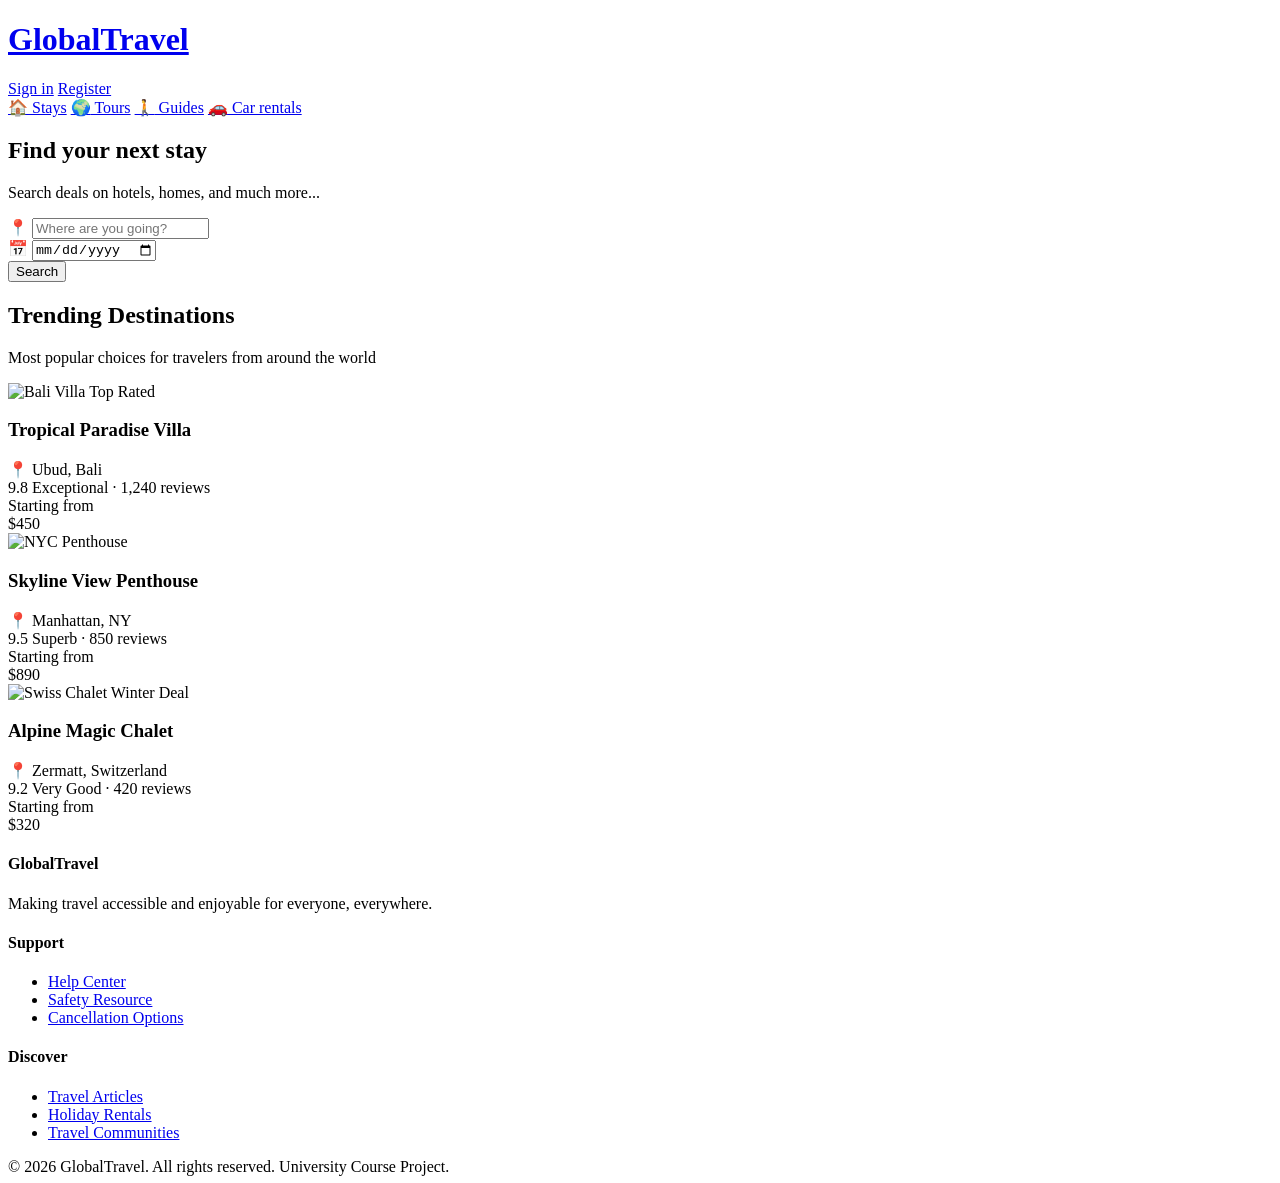
==== index.html @ 6930b561 "Add files via upload" ====
<!DOCTYPE html>
<html lang="en">
<head>
    <meta charset="UTF-8">
    <meta name="viewport" content="width=device-width, initial-scale=1.0">
    <title>GlobalTravel | Book Your Next Adventure</title>
    <link rel="stylesheet" href="css/style.css">
</head>
<body>
    <!-- Header -->
    <header>
        <div class="logo">
            <a href="index.html"><h1>GlobalTravel</h1></a>
        </div>
        <div class="auth-buttons" id="auth-section">
            <a href="login.html" class="btn btn-login">Sign in</a>
            <a href="#" class="btn btn-register">Register</a>
        </div>
    </header>

    <!-- Tab Navigation -->
    <nav class="tab-nav">
        <a href="index.html" class="tab-item"><span>🏠</span> Stays</a>
        <a href="tours.html" class="tab-item"><span>🌍</span> Tours</a>
        <a href="guides.html" class="tab-item"><span>🚶</span> Guides</a>
        <a href="rentals.html" class="tab-item"><span>🚗</span> Car rentals</a>
    </nav>

    <!-- Hero Section -->
    <section class="hero">
        <h2>Find your next stay</h2>
        <p>Search deals on hotels, homes, and much more...</p>
    </section>

    <!-- Search Box -->
    <div class="search-box">
        <div class="search-input-group">
            <span>📍</span>
            <input type="text" id="main-search" placeholder="Where are you going?">
        </div>
        <div class="search-input-group">
            <span>📅</span>
            <input type="date" placeholder="Check-in — Check-out">
        </div>
        <button class="search-btn" onclick="runSearch()">Search</button>
    </div>

    <!-- Main Content -->
    <main>
        <div class="section-header">
            <h2>Trending Destinations</h2>
            <p>Most popular choices for travelers from around the world</p>
        </div>

        <div class="card-grid">
            <!-- Property 1: Bali -->
            <div class="property-card" onclick="processBooking('Luxury Villa in Bali', '$450')">
                <div class="card-image">
                    <img src="https://images.unsplash.com/photo-1537996194471-e657df975ab4?auto=format&fit=crop&w=500&q=60" alt="Bali Villa">
                    <span class="badge">Top Rated</span>
                </div>
                <div class="card-body">
                    <h3>Tropical Paradise Villa</h3>
                    <div class="location">📍 Ubud, Bali</div>
                    <div class="rating">
                        <span class="score">9.8</span>
                        <span class="price-label">Exceptional · 1,240 reviews</span>
                    </div>
                    <div class="price-box">
                        <div class="price-label">Starting from</div>
                        <div class="price-value">$450</div>
                    </div>
                </div>
            </div>

            <!-- Property 2: New York -->
            <div class="property-card" onclick="processBooking('Penthouse in New York', '$890')">
                <div class="card-image">
                    <img src="https://images.unsplash.com/photo-1496417263034-38ec4f0b665a?auto=format&fit=crop&w=500&q=60" alt="NYC Penthouse">
                </div>
                <div class="card-body">
                    <h3>Skyline View Penthouse</h3>
                    <div class="location">📍 Manhattan, NY</div>
                    <div class="rating">
                        <span class="score">9.5</span>
                        <span class="price-label">Superb · 850 reviews</span>
                    </div>
                    <div class="price-box">
                        <div class="price-label">Starting from</div>
                        <div class="price-value">$890</div>
                    </div>
                </div>
            </div>

            <!-- Property 3: Swiss Alps -->
            <div class="property-card" onclick="processBooking('Chalet in Swiss Alps', '$320')">
                <div class="card-image">
                    <img src="https://images.unsplash.com/photo-1502784444187-359ac186c5bb?auto=format&fit=crop&w=500&q=60" alt="Swiss Chalet">
                    <span class="badge">Winter Deal</span>
                </div>
                <div class="card-body">
                    <h3>Alpine Magic Chalet</h3>
                    <div class="location">📍 Zermatt, Switzerland</div>
                    <div class="rating">
                        <span class="score">9.2</span>
                        <span class="price-label">Very Good · 420 reviews</span>
                    </div>
                    <div class="price-box">
                        <div class="price-label">Starting from</div>
                        <div class="price-value">$320</div>
                    </div>
                </div>
            </div>
        </div>
    </main>

    <!-- Footer -->
    <footer>
        <div class="footer-content">
            <div class="footer-col">
                <h4>GlobalTravel</h4>
                <p>Making travel accessible and enjoyable for everyone, everywhere.</p>
            </div>
            <div class="footer-col">
                <h4>Support</h4>
                <ul>
                    <li><a href="#">Help Center</a></li>
                    <li><a href="#">Safety Resource</a></li>
                    <li><a href="#">Cancellation Options</a></li>
                </ul>
            </div>
            <div class="footer-col">
                <h4>Discover</h4>
                <ul>
                    <li><a href="#">Travel Articles</a></li>
                    <li><a href="#">Holiday Rentals</a></li>
                    <li><a href="#">Travel Communities</a></li>
                </ul>
            </div>
        </div>
        <div class="footer-bottom">
            &copy; 2026 GlobalTravel. All rights reserved. University Course Project.
        </div>
    </footer>

    <script src="js/script.js"></script>
</body>
</html>
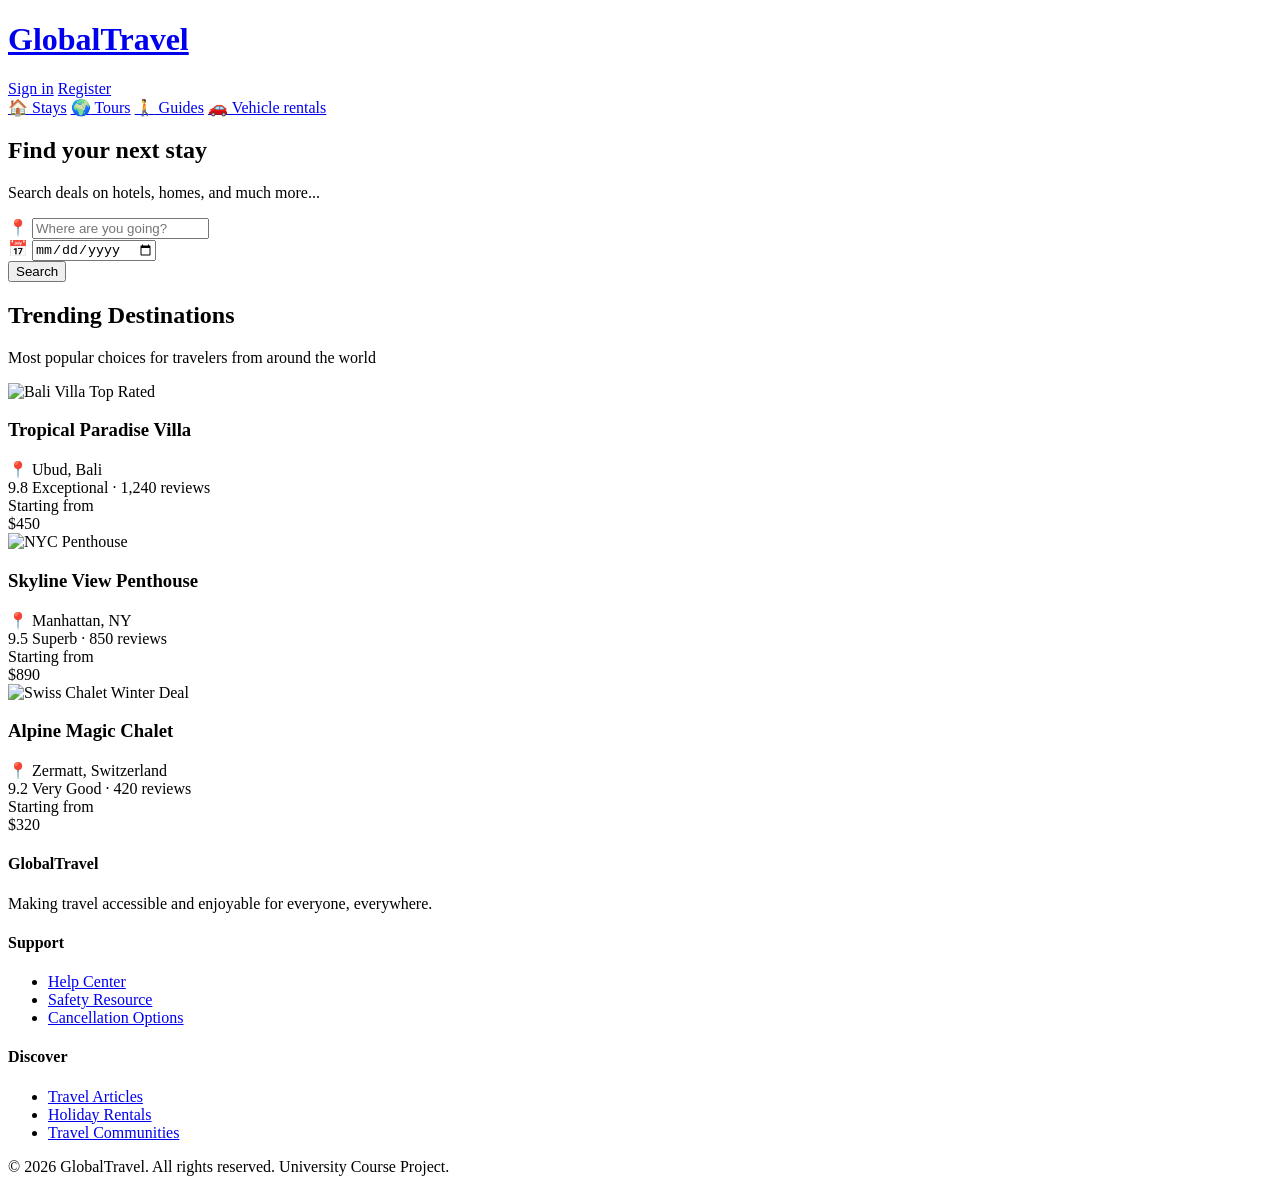
==== commit a8366b4f: "Update index.html" ====
--- a/index.html
+++ b/index.html
@@ -23,7 +23,7 @@
         <a href="index.html" class="tab-item"><span>🏠</span> Stays</a>
         <a href="tours.html" class="tab-item"><span>🌍</span> Tours</a>
         <a href="guides.html" class="tab-item"><span>🚶</span> Guides</a>
-        <a href="rentals.html" class="tab-item"><span>🚗</span> Car rentals</a>
+        <a href="rentals.html" class="tab-item"><span>🚗</span> Vehicle rentals</a>
     </nav>
 
     <!-- Hero Section -->
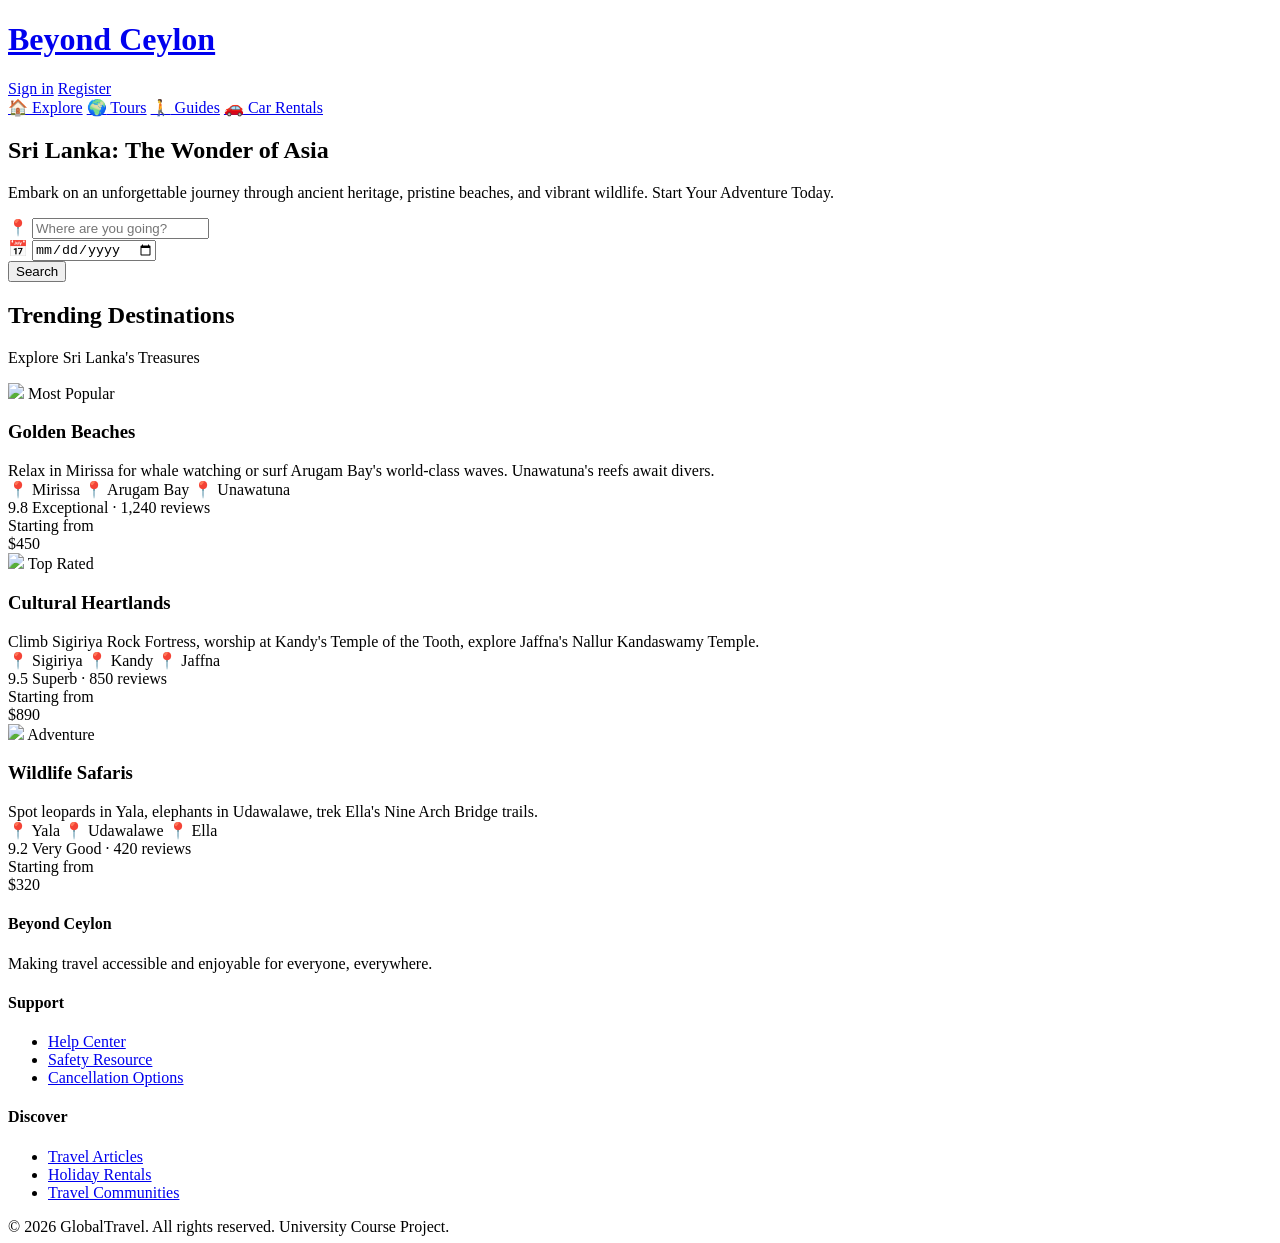
==== commit 0e361292: "Add files via upload" ====
--- a/index.html
+++ b/index.html
@@ -3,14 +3,14 @@
 <head>
     <meta charset="UTF-8">
     <meta name="viewport" content="width=device-width, initial-scale=1.0">
-    <title>GlobalTravel | Book Your Next Adventure</title>
+    <title>Beyond Ceylon | Book Your Next Adventure</title>
     <link rel="stylesheet" href="css/style.css">
 </head>
 <body>
     <!-- Header -->
     <header>
         <div class="logo">
-            <a href="index.html"><h1>GlobalTravel</h1></a>
+            <a href="index.html"><h1>Beyond Ceylon</h1></a>
         </div>
         <div class="auth-buttons" id="auth-section">
             <a href="login.html" class="btn btn-login">Sign in</a>
@@ -20,16 +20,16 @@
 
     <!-- Tab Navigation -->
     <nav class="tab-nav">
-        <a href="index.html" class="tab-item"><span>🏠</span> Stays</a>
+        <a href="index.html" class="tab-item"><span>🏠</span> Explore</a>
         <a href="tours.html" class="tab-item"><span>🌍</span> Tours</a>
         <a href="guides.html" class="tab-item"><span>🚶</span> Guides</a>
-        <a href="rentals.html" class="tab-item"><span>🚗</span> Vehicle rentals</a>
+        <a href="rentals.html" class="tab-item"><span>🚗</span> Car Rentals</a>
     </nav>
 
     <!-- Hero Section -->
     <section class="hero">
-        <h2>Find your next stay</h2>
-        <p>Search deals on hotels, homes, and much more...</p>
+        <h2>Sri Lanka: The Wonder of Asia</h2>
+        <p>Embark on an unforgettable journey through ancient heritage, pristine beaches, and vibrant wildlife. Start Your Adventure Today.</p>
     </section>
 
     <!-- Search Box -->
@@ -49,19 +49,20 @@
     <main>
         <div class="section-header">
             <h2>Trending Destinations</h2>
-            <p>Most popular choices for travelers from around the world</p>
+            <p>Explore Sri Lanka's Treasures</p>
         </div>
 
         <div class="card-grid">
-            <!-- Property 1: Bali -->
+            <!-- Property 1: Golden Beaches -->
             <div class="property-card" onclick="processBooking('Luxury Villa in Bali', '$450')">
                 <div class="card-image">
-                    <img src="https://images.unsplash.com/photo-1537996194471-e657df975ab4?auto=format&fit=crop&w=500&q=60" alt="Bali Villa">
-                    <span class="badge">Top Rated</span>
+                    <img src="https://om.gokite.travel/wp-content/uploads/2025/11/Top-Most-Beautiful-Beaches-to-Visit-in-Sri-Lanka.webp">
+                    <span class="badge">Most Popular</span>
                 </div>
                 <div class="card-body">
-                    <h3>Tropical Paradise Villa</h3>
-                    <div class="location">📍 Ubud, Bali</div>
+                    <h3>Golden Beaches</h3>
+                    <div class="location">Relax in Mirissa for whale watching or surf Arugam Bay's world-class waves. Unawatuna's reefs await divers.</div>
+                    <div class="location">📍 Mirissa    📍 Arugam Bay   📍 Unawatuna</div>
                     <div class="rating">
                         <span class="score">9.8</span>
                         <span class="price-label">Exceptional · 1,240 reviews</span>
@@ -73,14 +74,16 @@
                 </div>
             </div>
 
-            <!-- Property 2: New York -->
+            <!-- Property 2: Cultural Heartlands -->
             <div class="property-card" onclick="processBooking('Penthouse in New York', '$890')">
                 <div class="card-image">
-                    <img src="https://images.unsplash.com/photo-1496417263034-38ec4f0b665a?auto=format&fit=crop&w=500&q=60" alt="NYC Penthouse">
+                    <img src="https://simpsonsforest.com/wp-content/uploads/2024/03/temple-sacred-tooth-relic-kandy-sri-lanka.jpg">
+                    <span class="badge">Top Rated</span>
                 </div>
                 <div class="card-body">
-                    <h3>Skyline View Penthouse</h3>
-                    <div class="location">📍 Manhattan, NY</div>
+                    <h3>Cultural Heartlands</h3>
+                    <div class="location">Climb Sigiriya Rock Fortress, worship at Kandy's Temple of the Tooth, explore Jaffna's Nallur Kandaswamy Temple.</div>
+                    <div class="location">📍 Sigiriya   📍 Kandy    📍 Jaffna </div>
                     <div class="rating">
                         <span class="score">9.5</span>
                         <span class="price-label">Superb · 850 reviews</span>
@@ -92,15 +95,16 @@
                 </div>
             </div>
 
-            <!-- Property 3: Swiss Alps -->
+            <!-- Property 3: Wildlife Safaris -->
             <div class="property-card" onclick="processBooking('Chalet in Swiss Alps', '$320')">
                 <div class="card-image">
-                    <img src="https://images.unsplash.com/photo-1502784444187-359ac186c5bb?auto=format&fit=crop&w=500&q=60" alt="Swiss Chalet">
-                    <span class="badge">Winter Deal</span>
+                    <img src="https://www.talesofceylon.com/wp-content/uploads/2020/10/Minneriya-National-Park-scaled.jpg">
+                    <span class="badge">Adventure</span>
                 </div>
                 <div class="card-body">
-                    <h3>Alpine Magic Chalet</h3>
-                    <div class="location">📍 Zermatt, Switzerland</div>
+                    <h3>Wildlife Safaris</h3>
+                    <div class="location">Spot leopards in Yala, elephants in Udawalawe, trek Ella's Nine Arch Bridge trails.</div>
+                    <div class="location">📍 Yala   📍 Udawalawe    📍 Ella</div>
                     <div class="rating">
                         <span class="score">9.2</span>
                         <span class="price-label">Very Good · 420 reviews</span>
@@ -118,7 +122,7 @@
     <footer>
         <div class="footer-content">
             <div class="footer-col">
-                <h4>GlobalTravel</h4>
+                <h4>Beyond Ceylon</h4>
                 <p>Making travel accessible and enjoyable for everyone, everywhere.</p>
             </div>
             <div class="footer-col">
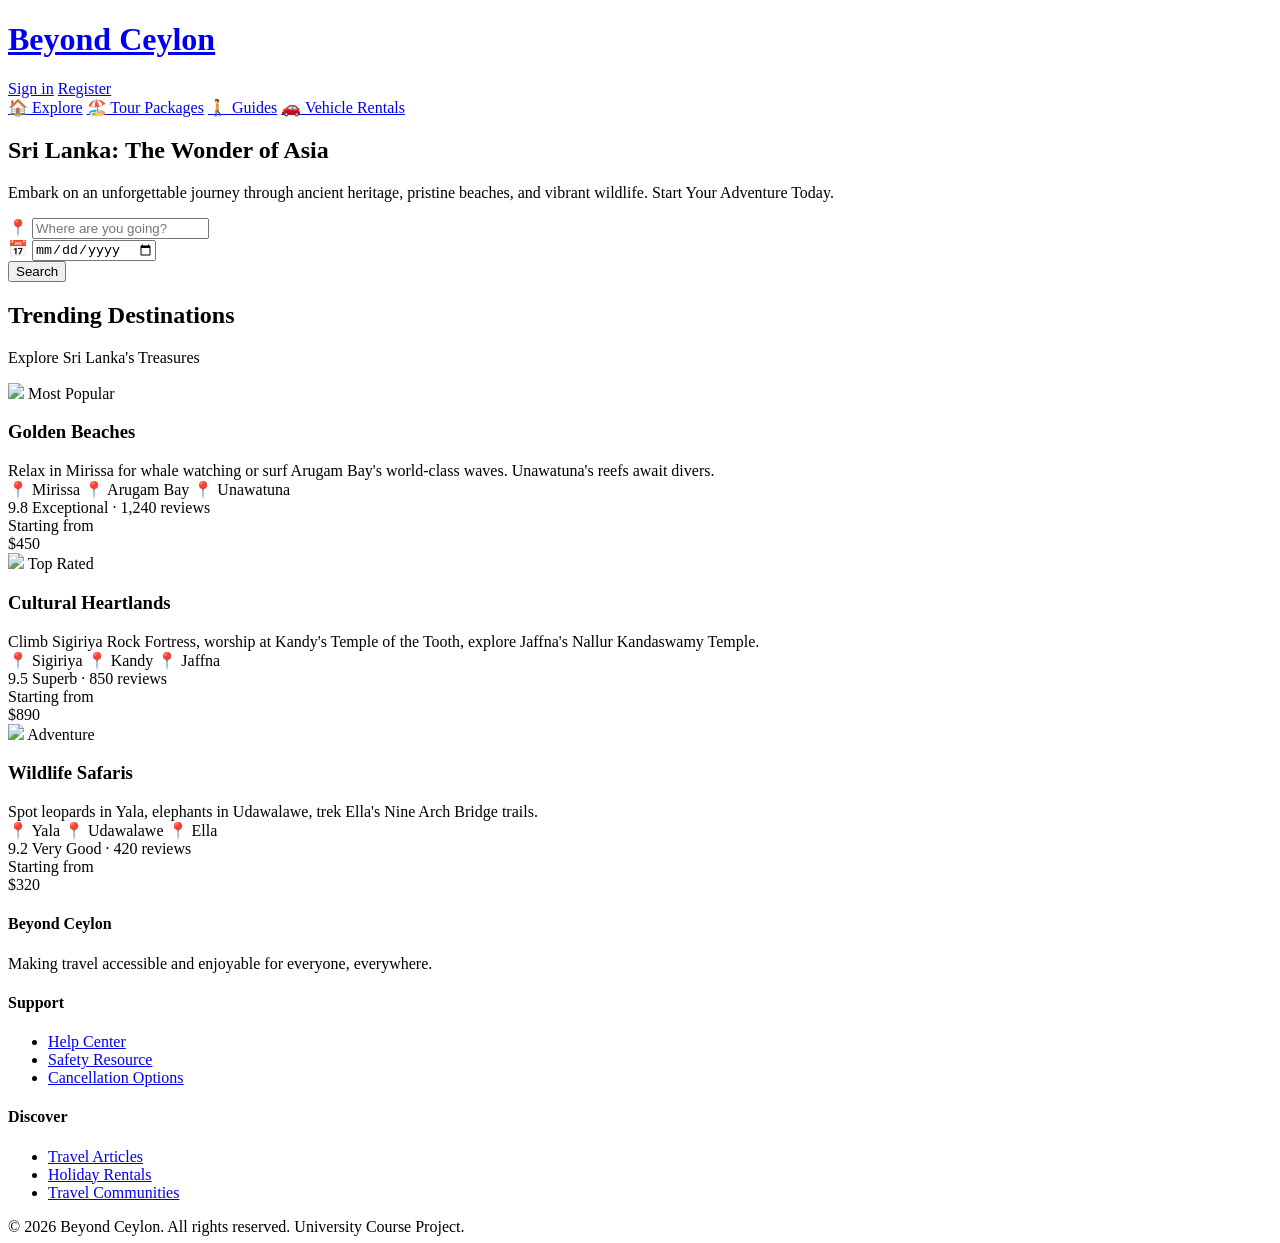
==== commit 09432055: "Add files via upload" ====
--- a/index.html
+++ b/index.html
@@ -14,16 +14,16 @@
         </div>
         <div class="auth-buttons" id="auth-section">
             <a href="login.html" class="btn btn-login">Sign in</a>
-            <a href="#" class="btn btn-register">Register</a>
+            <a href="register.html" class="btn btn-register">Register</a>
         </div>
     </header>
 
     <!-- Tab Navigation -->
     <nav class="tab-nav">
         <a href="index.html" class="tab-item"><span>🏠</span> Explore</a>
-        <a href="tours.html" class="tab-item"><span>🌍</span> Tours</a>
+        <a href="tours.html" class="tab-item"><span>🏖️</span> Tour Packages</a>
         <a href="guides.html" class="tab-item"><span>🚶</span> Guides</a>
-        <a href="rentals.html" class="tab-item"><span>🚗</span> Car Rentals</a>
+        <a href="rentals.html" class="tab-item"><span>🚗</span> Vehicle Rentals</a>
     </nav>
 
     <!-- Hero Section -->
@@ -54,7 +54,7 @@
 
         <div class="card-grid">
             <!-- Property 1: Golden Beaches -->
-            <div class="property-card" onclick="processBooking('Luxury Villa in Bali', '$450')">
+            <div class="property-card" onclick="processBooking('Golden Beaches', '$450')">
                 <div class="card-image">
                     <img src="https://om.gokite.travel/wp-content/uploads/2025/11/Top-Most-Beautiful-Beaches-to-Visit-in-Sri-Lanka.webp">
                     <span class="badge">Most Popular</span>
@@ -75,7 +75,7 @@
             </div>
 
             <!-- Property 2: Cultural Heartlands -->
-            <div class="property-card" onclick="processBooking('Penthouse in New York', '$890')">
+            <div class="property-card" onclick="processBooking('Cultural Heartlands', '$890')">
                 <div class="card-image">
                     <img src="https://simpsonsforest.com/wp-content/uploads/2024/03/temple-sacred-tooth-relic-kandy-sri-lanka.jpg">
                     <span class="badge">Top Rated</span>
@@ -96,7 +96,7 @@
             </div>
 
             <!-- Property 3: Wildlife Safaris -->
-            <div class="property-card" onclick="processBooking('Chalet in Swiss Alps', '$320')">
+            <div class="property-card" onclick="processBooking('Wildlife Safaris', '$320')">
                 <div class="card-image">
                     <img src="https://www.talesofceylon.com/wp-content/uploads/2020/10/Minneriya-National-Park-scaled.jpg">
                     <span class="badge">Adventure</span>
@@ -143,7 +143,7 @@
             </div>
         </div>
         <div class="footer-bottom">
-            &copy; 2026 GlobalTravel. All rights reserved. University Course Project.
+            &copy; 2026 Beyond Ceylon. All rights reserved. University Course Project.
         </div>
     </footer>
 
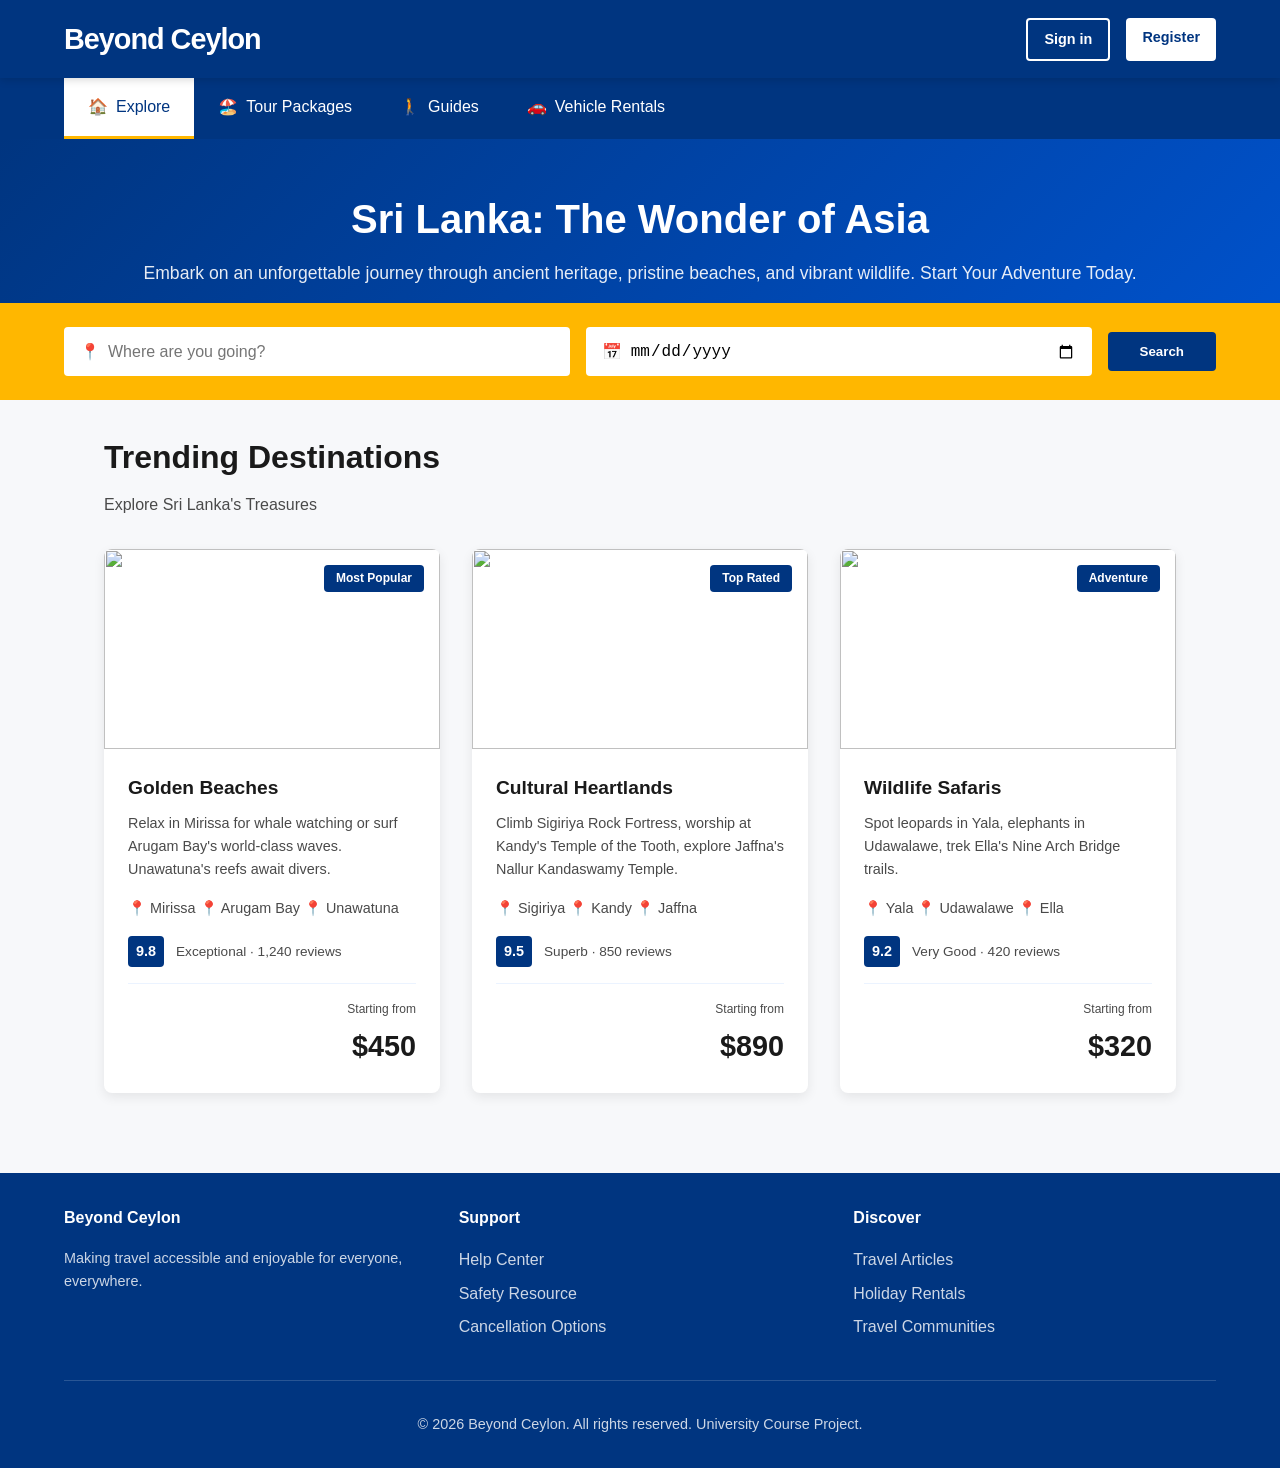
==== commit c1009d59: "Add files via upload" ====
--- a/index.html
+++ b/index.html
@@ -4,7 +4,7 @@
     <meta charset="UTF-8">
     <meta name="viewport" content="width=device-width, initial-scale=1.0">
     <title>Beyond Ceylon | Book Your Next Adventure</title>
-    <link rel="stylesheet" href="css/style.css">
+    <link rel="stylesheet" href="style.css">
 </head>
 <body>
     <!-- Header -->
@@ -147,6 +147,6 @@
         </div>
     </footer>
 
-    <script src="js/script.js"></script>
+    <script src="script.js"></script>
 </body>
 </html>
--- a/style.css
+++ b/style.css
@@ -0,0 +1,702 @@
+/* GlobalTravel - Simple CSS Styling */
+
+* {
+    margin: 0;
+    padding: 0;
+    box-sizing: border-box;
+}
+
+body {
+    font-family: 'Segoe UI', Tahoma, Geneva, Verdana, sans-serif;
+    background-color: #f7f8fa;
+    color: #1a1a1a;
+    line-height: 1.6;
+}
+
+/* Header Styling */
+header {
+    background-color: #003580;
+    padding: 1rem 5%;
+    display: flex;
+    justify-content: space-between;
+    align-items: center;
+    position: sticky;
+    top: 0;
+    z-index: 1000;
+    box-shadow: 0 2px 8px rgba(0, 0, 0, 0.15);
+}
+
+.logo h1 {
+    color: white;
+    font-size: 1.8rem;
+    letter-spacing: -1px;
+}
+
+.logo a {
+    text-decoration: none;
+    color: white;
+}
+
+.auth-buttons {
+    display: flex;
+    gap: 1rem;
+}
+
+.btn {
+    padding: 0.5rem 1rem;
+    border-radius: 4px;
+    text-decoration: none;
+    font-weight: 600;
+    font-size: 0.9rem;
+    border: none;
+    cursor: pointer;
+    transition: all 0.3s ease;
+}
+
+.btn-login {
+    background-color: transparent;
+    color: white;
+    border: 2px solid white;
+}
+
+.btn-login:hover {
+    background-color: white;
+    color: #003580;
+}
+
+.btn-register {
+    background-color: white;
+    color: #003580;
+}
+
+.btn-register:hover {
+    background-color: #f0f0f0;
+}
+
+/* Tab Navigation */
+.tab-nav {
+    background-color: #003580;
+    display: flex;
+    gap: 0;
+    padding: 0 5%;
+}
+
+.tab-item {
+    color: white;
+    padding: 1rem 1.5rem;
+    text-decoration: none;
+    display: flex;
+    align-items: center;
+    gap: 0.5rem;
+    transition: background-color 0.3s ease;
+    border-bottom: 3px solid transparent;
+}
+
+.tab-item:hover {
+    background-color: rgba(255, 255, 255, 0.1);
+}
+
+.tab-item.active {
+    background-color: white;
+    color: #003580;
+    border-bottom: 3px solid #ffb700;
+}
+
+/* Hero Section */
+.hero {
+    background: linear-gradient(135deg, #003580 0%, #0052cc 100%);
+    color: white;
+    padding: 3rem 5%;
+    text-align: center;
+}
+
+.hero h2 {
+    font-size: 2.5rem;
+    margin-bottom: 0.5rem;
+}
+
+.hero p {
+    font-size: 1.1rem;
+    opacity: 0.9;
+}
+
+/* Search Box */
+.search-box {
+    background-color: #ffb700;
+    padding: 1.5rem 5%;
+    margin-top: -2rem;
+    position: relative;
+    z-index: 10;
+    display: flex;
+    gap: 1rem;
+    flex-wrap: wrap;
+    align-items: center;
+    justify-content: center;
+}
+
+.search-input-group {
+    display: flex;
+    align-items: center;
+    gap: 0.5rem;
+    background-color: white;
+    padding: 0.75rem 1rem;
+    border-radius: 4px;
+    flex: 1;
+    min-width: 200px;
+}
+
+.search-input-group input {
+    border: none;
+    outline: none;
+    flex: 1;
+    font-size: 1rem;
+}
+
+.search-btn {
+    background-color: #003580;
+    color: white;
+    padding: 0.75rem 2rem;
+    border: none;
+    border-radius: 4px;
+    font-weight: 600;
+    cursor: pointer;
+    transition: background-color 0.3s ease;
+}
+
+.search-btn:hover {
+    background-color: #002147;
+}
+
+/* Main Content */
+main {
+    max-width: 1200px;
+    margin: 0 auto;
+    padding: 2rem 5%;
+}
+
+.section-header {
+    margin-bottom: 2rem;
+}
+
+.section-header h2 {
+    font-size: 2rem;
+    color: #1a1a1a;
+    margin-bottom: 0.5rem;
+}
+
+.section-header p {
+    color: #4a4a4a;
+    font-size: 1rem;
+}
+
+/* Card Grid */
+.card-grid {
+    display: grid;
+    grid-template-columns: repeat(auto-fit, minmax(300px, 1fr));
+    gap: 2rem;
+}
+
+.property-card {
+    background-color: white;
+    border-radius: 8px;
+    overflow: hidden;
+    box-shadow: 0 4px 12px rgba(0, 0, 0, 0.08);
+    transition: all 0.3s ease;
+    cursor: pointer;
+}
+
+.property-card:hover {
+    box-shadow: 0 8px 20px rgba(0, 0, 0, 0.12);
+    transform: translateY(-5px);
+}
+
+.card-image {
+    position: relative;
+    overflow: hidden;
+    height: 200px;
+}
+
+.card-image img {
+    width: 100%;
+    height: 100%;
+    object-fit: cover;
+    transition: transform 0.3s ease;
+}
+
+.property-card:hover .card-image img {
+    transform: scale(1.05);
+}
+
+.badge {
+    position: absolute;
+    top: 1rem;
+    right: 1rem;
+    background-color: #003580;
+    color: white;
+    padding: 0.25rem 0.75rem;
+    border-radius: 4px;
+    font-size: 0.75rem;
+    font-weight: bold;
+}
+
+.card-body {
+    padding: 1.5rem;
+}
+
+.card-body h3 {
+    font-size: 1.2rem;
+    margin-bottom: 0.5rem;
+    color: #1a1a1a;
+}
+
+.location {
+    font-size: 0.9rem;
+    color: #4a4a4a;
+    margin-bottom: 1rem;
+}
+
+.rating {
+    display: flex;
+    align-items: center;
+    gap: 0.75rem;
+    margin-bottom: 1rem;
+}
+
+.score {
+    background-color: #003580;
+    color: white;
+    padding: 0.25rem 0.5rem;
+    border-radius: 4px;
+    font-weight: bold;
+    font-size: 0.9rem;
+}
+
+.price-label {
+    font-size: 0.85rem;
+    color: #4a4a4a;
+}
+
+.price-box {
+    text-align: right;
+    padding-top: 1rem;
+    border-top: 1px solid #ebf3ff;
+}
+
+.price-box .price-label {
+    display: block;
+    font-size: 0.75rem;
+    color: #4a4a4a;
+    margin-bottom: 0.25rem;
+}
+
+.price-value {
+    font-size: 1.8rem;
+    font-weight: bold;
+    color: #1a1a1a;
+}
+
+/* Footer */
+footer {
+    background-color: #003580;
+    color: white;
+    margin-top: 3rem;
+    padding: 2rem 5%;
+}
+
+.footer-content {
+    max-width: 1200px;
+    margin: 0 auto;
+    display: grid;
+    grid-template-columns: repeat(auto-fit, minmax(250px, 1fr));
+    gap: 2rem;
+    margin-bottom: 2rem;
+}
+
+.footer-col h4 {
+    margin-bottom: 1rem;
+    font-size: 1rem;
+}
+
+.footer-col p {
+    font-size: 0.9rem;
+    opacity: 0.8;
+    line-height: 1.6;
+}
+
+.footer-col ul {
+    list-style: none;
+}
+
+.footer-col ul li {
+    margin-bottom: 0.5rem;
+}
+
+.footer-col ul li a {
+    color: white;
+    text-decoration: none;
+    opacity: 0.8;
+    transition: opacity 0.3s ease;
+}
+
+.footer-col ul li a:hover {
+    opacity: 1;
+}
+
+.footer-bottom {
+    max-width: 1200px;
+    margin: 0 auto;
+    border-top: 1px solid rgba(255, 255, 255, 0.2);
+    padding-top: 2rem;
+    text-align: center;
+    font-size: 0.9rem;
+    opacity: 0.8;
+}
+
+/* Login Page Styling */
+.login-container {
+    min-height: 100vh;
+    display: flex;
+    flex-direction: column;
+}
+
+.login-content {
+    flex: 1;
+    display: flex;
+    align-items: center;
+    justify-content: center;
+    padding: 2rem;
+}
+
+.login-box {
+    background-color: white;
+    border-radius: 8px;
+    box-shadow: 0 4px 12px rgba(0, 0, 0, 0.1);
+    padding: 2rem;
+    width: 100%;
+    max-width: 400px;
+}
+
+.login-box h2 {
+    font-size: 1.8rem;
+    margin-bottom: 0.5rem;
+    text-align: center;
+    color: #1a1a1a;
+}
+
+.login-box p {
+    text-align: center;
+    color: #4a4a4a;
+    font-size: 0.9rem;
+    margin-bottom: 2rem;
+}
+
+.form-group {
+    margin-bottom: 1.5rem;
+}
+
+.form-group label {
+    display: block;
+    font-weight: 600;
+    color: #1a1a1a;
+    margin-bottom: 0.5rem;
+    font-size: 0.9rem;
+}
+
+.form-group input {
+    width: 100%;
+    padding: 0.75rem;
+    border: 1px solid #ddd;
+    border-radius: 4px;
+    font-size: 1rem;
+    transition: border-color 0.3s ease;
+}
+
+.form-group input:focus {
+    outline: none;
+    border-color: #003580;
+    box-shadow: 0 0 0 3px rgba(0, 53, 128, 0.1);
+}
+
+.login-btn {
+    width: 100%;
+    padding: 0.75rem;
+    background-color: #003580;
+    color: white;
+    border: none;
+    border-radius: 4px;
+    font-weight: 600;
+    font-size: 1rem;
+    cursor: pointer;
+    transition: background-color 0.3s ease;
+}
+
+.login-btn:hover {
+    background-color: #002147;
+}
+
+.login-message {
+    margin-top: 1rem;
+    padding: 1rem;
+    border-radius: 4px;
+    text-align: center;
+    font-size: 0.9rem;
+    display: none;
+}
+
+.login-message.show {
+    display: block;
+}
+
+.login-message.success {
+    background-color: #e8f5e9;
+    color: #2e7d32;
+    border: 1px solid #c8e6c9;
+}
+
+.login-message.error {
+    background-color: #ffebee;
+    color: #d32f2f;
+    border: 1px solid #ffcdd2;
+}
+
+.demo-credentials {
+    margin-top: 1.5rem;
+    padding: 1rem;
+    background-color: #f5f5f5;
+    border: 1px dashed #ddd;
+    border-radius: 4px;
+    font-size: 0.85rem;
+}
+
+.demo-credentials strong {
+    display: block;
+    margin-bottom: 0.5rem;
+    color: #1a1a1a;
+}
+
+.demo-credentials div {
+    color: #4a4a4a;
+    margin-bottom: 0.25rem;
+}
+
+.demo-credentials code {
+    background-color: #e0e0e0;
+    padding: 0.2rem 0.4rem;
+    border-radius: 2px;
+    font-family: 'Courier New', monospace;
+}
+
+.register-link {
+    margin-top: 1.5rem;
+    text-align: center;
+    font-size: 0.9rem;
+    color: #4a4a4a;
+}
+
+.register-link a {
+    color: #003580;
+    text-decoration: none;
+    font-weight: 600;
+}
+
+.register-link a:hover {
+    text-decoration: underline;
+}
+
+/* Responsive Design */
+@media (max-width: 768px) {
+    header {
+        flex-direction: column;
+        gap: 1rem;
+        padding: 1rem 3%;
+    }
+
+    .tab-nav {
+        flex-wrap: wrap;
+        padding: 0 3%;
+    }
+
+    .tab-item {
+        padding: 0.75rem 1rem;
+        font-size: 0.9rem;
+    }
+
+    .hero {
+        padding: 2rem 3%;
+    }
+
+    .hero h2 {
+        font-size: 1.8rem;
+    }
+
+    .search-box {
+        flex-direction: column;
+        padding: 1rem 3%;
+        margin-top: -1.5rem;
+    }
+
+    .search-input-group {
+        width: 100%;
+    }
+
+    .search-btn {
+        width: 100%;
+    }
+
+    main {
+        padding: 1.5rem 3%;
+    }
+
+    .card-grid {
+        grid-template-columns: 1fr;
+    }
+
+    .footer-content {
+        grid-template-columns: 1fr;
+    }
+
+    .login-box {
+        padding: 1.5rem;
+    }
+}
+
+
+.register-container {
+    width: 100%;
+    max-width: 400px;
+    padding: 20px;
+}
+
+.header-logo {
+    text-align: center;
+    margin-bottom: 30px;
+    color: #003580; /* Blue from your header */
+}
+.header-logo a {
+    text-decoration: none;
+    color: #003580;
+}
+
+.header-logo span {
+    font-weight: bold;
+}
+
+.register-form {
+    background: #fff;
+    padding: 40px;
+    border-radius: 8px;
+    box-shadow: 0 4px 15px rgba(0,0,0,0.1);
+    border-top: 5px solid #FFB703; /* Yellow from your search bar */
+}
+
+.register-form h2 {
+    margin-bottom: 10px;
+    color: #333;
+}
+
+.register-form p {
+    font-size: 0.9rem;
+    color: #666;
+    margin-bottom: 25px;
+}
+
+.input-group {
+    margin-bottom: 15px;
+    text-align: left;
+}
+
+.input-group label {
+    display: block;
+    font-size: 0.85rem;
+    margin-bottom: 5px;
+    font-weight: 600;
+}
+
+.input-group input {
+    width: 100%;
+    padding: 12px;
+    border: 1px solid #ddd;
+    border-radius: 4px;
+    outline: none;
+}
+
+.input-group input:focus {
+    border-color: #003580;
+}
+
+.register-btn {
+    width: 100%;
+    padding: 12px;
+    background-color: #003580;
+    color: white;
+    border: none;
+    border-radius: 4px;
+    font-weight: bold;
+    cursor: pointer;
+    transition: background 0.3s;
+    margin-top: 10px;
+}
+
+.register-btn:hover {
+    background-color: #00265a;
+}
+
+.login-link {
+    margin-top: 20px;
+    text-align: center;
+}
+
+.login-link a {
+    color: #003580;
+    text-decoration: none;
+    font-weight: bold;
+}
+/*-*/
+.confirmation-card {
+    max-width: 500px;
+    margin: 50px auto;
+    background: white;
+    border-radius: 12px;
+    box-shadow: 0 10px 30px rgba(0,0,0,0.1);
+    overflow: hidden;
+    text-align: center;
+    font-family: Arial, sans-serif;
+}
+
+.status-header {
+    background-color: #27ae60;
+    color: white;
+    padding: 30px;
+}
+
+.check-icon {
+    font-size: 50px;
+    display: block;
+    margin-bottom: 10px;
+}
+
+.message-body {
+    padding: 40px;
+    line-height: 1.6;
+}
+
+.details-box {
+    background: #f8f9fa;
+    border: 1px solid #eee;
+    padding: 15px;
+    margin: 20px 0;
+    border-radius: 8px;
+}
+
+
+
+.btn-primary { 
+    background: #d35400; 
+    color: white; 
+    padding: 12px 30px; 
+    margin: 5px;
+    margin-bottom: 10px;
+    text-decoration: none; 
+    border-radius: 5px; 
+    
+}
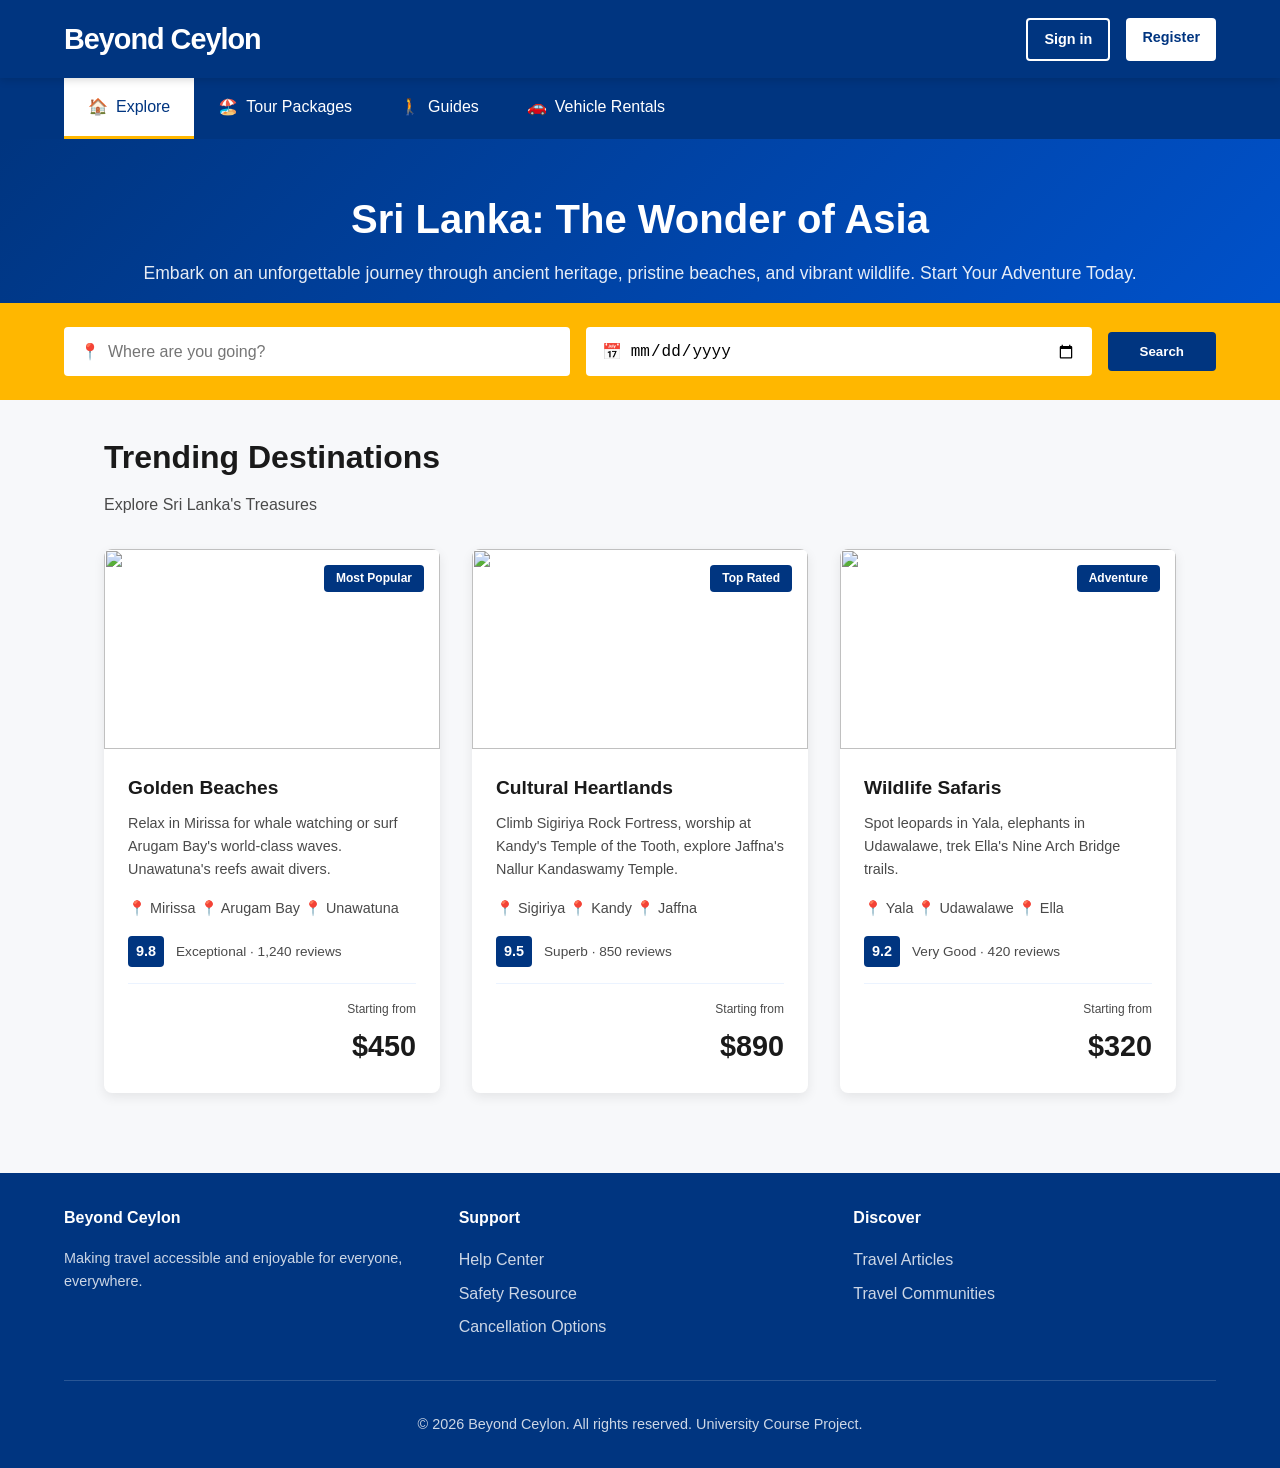
==== commit d4a414e6: "Latest version" ====
--- a/index.html
+++ b/index.html
@@ -128,17 +128,16 @@
             <div class="footer-col">
                 <h4>Support</h4>
                 <ul>
-                    <li><a href="#">Help Center</a></li>
-                    <li><a href="#">Safety Resource</a></li>
+                    <li><a href="https://www.sltda.gov.lk/en/contact">Help Center</a></li>
+                    <li><a href="https://www.gov.uk/foreign-travel-advice/sri-lanka/safety-and-security">Safety Resource</a></li>
                     <li><a href="#">Cancellation Options</a></li>
                 </ul>
             </div>
             <div class="footer-col">
                 <h4>Discover</h4>
                 <ul>
-                    <li><a href="#">Travel Articles</a></li>
-                    <li><a href="#">Holiday Rentals</a></li>
-                    <li><a href="#">Travel Communities</a></li>
+                    <li><a href="https://www.sltda.gov.lk/en/tourist-attractions">Travel Articles</a></li>
+                    <li><a href="https://www.facebook.com/groups/TourismSrilanka/">Travel Communities</a></li>
                 </ul>
             </div>
         </div>
--- a/style.css
+++ b/style.css
@@ -570,8 +570,10 @@
 .header-logo {
     text-align: center;
     margin-bottom: 30px;
-    color: #003580; /* Blue from your header */
-}
+    color: #003580;
+    /* Blue from your header */
+}
+
 .header-logo a {
     text-decoration: none;
     color: #003580;
@@ -585,8 +587,9 @@
     background: #fff;
     padding: 40px;
     border-radius: 8px;
-    box-shadow: 0 4px 15px rgba(0,0,0,0.1);
-    border-top: 5px solid #FFB703; /* Yellow from your search bar */
+    box-shadow: 0 4px 15px rgba(0, 0, 0, 0.1);
+    border-top: 5px solid #FFB703;
+    /* Yellow from your search bar */
 }
 
 .register-form h2 {
@@ -651,36 +654,9 @@
     text-decoration: none;
     font-weight: bold;
 }
-/*-*/
-.confirmation-card {
-    max-width: 500px;
-    margin: 50px auto;
-    background: white;
-    border-radius: 12px;
-    box-shadow: 0 10px 30px rgba(0,0,0,0.1);
-    overflow: hidden;
-    text-align: center;
-    font-family: Arial, sans-serif;
-}
-
-.status-header {
-    background-color: #27ae60;
-    color: white;
-    padding: 30px;
-}
-
-.check-icon {
-    font-size: 50px;
-    display: block;
-    margin-bottom: 10px;
-}
-
-.message-body {
-    padding: 40px;
-    line-height: 1.6;
-}
-
-.details-box {
+
+
+#display-title {
     background: #f8f9fa;
     border: 1px solid #eee;
     padding: 15px;
@@ -688,15 +664,110 @@
     border-radius: 8px;
 }
 
-
-
-.btn-primary { 
-    background: #d35400; 
-    color: white; 
-    padding: 12px 30px; 
-    margin: 5px;
+.booking {
+    font-family: 'Segoe UI', Tahoma, Geneva, Verdana, sans-serif;
+    background-color: #f4f7f6;
+    margin: 0;
+}
+
+.booking-navbar {
+    background-color: #003580;
+    padding: 15px 50px;
+    color: white;
+    font-weight: bold;
+    font-size: 24px;
+}
+.booking-container {
+    display: flex;
+    justify-content: center;
+    align-items: center;
+    min-height: 80vh;
+}
+.booking-logo a {
+    text-decoration: none;
+    color: white;
+}
+
+
+.booking-card {
+    background: white;
+    width: 450px;
+    border-radius: 10px;
+    box-shadow: 0 4px 15px rgba(0, 0, 0, 0.1);
+    overflow: hidden;
+    animation: fadeIn 0.3s ease-in;
+}
+
+.booking-card-header {
+    background-color: #28a745;
+    color: white;
+    text-align: center;
+    padding: 20px;
+}
+
+.booking-card-header.blue {
+    background-color: #003580;
+}
+
+.booking-checkmark {
+    font-size: 40px;
+    display: block;
+}
+
+.booking-card-body {
+    padding: 30px;
+    text-align: center;
+}
+
+.booking-package-name { color: #d35400; font-size: 22px; margin: 10px 0; }
+
+.booking-info-box {
+    background: #f8f9fa;
+    padding: 15px;
+    border-radius: 5px;
+    margin: 20px 0;
+}
+
+.booking-input, textarea {
+    width: 100%;
+    padding: 10px;
+    margin-top: 5px;
+    border: 1px solid #ddd;
+    border-radius: 4px;
+    box-sizing: border-box;
+}
+
+
+
+.booking-form-group {
+    text-align: left;
+    margin-bottom: 15px;
+}
+
+
+.booking-btn-group {
+    display: flex;
+    gap: 10px;
+    margin-top: 20px;
+}
+
+.booking-btn {
+    flex: 1;
+    padding: 12px;
+    border: none;
+    border-radius: 5px;
+    cursor: pointer;
+    font-weight: bold;
     margin-bottom: 10px;
-    text-decoration: none; 
-    border-radius: 5px; 
-    
-}
+}
+
+.primary {
+    background-color: #d35400;
+    color: white;
+}
+
+.secondary {
+    background-color: #e0e0e0;
+    color: #333;
+}
+
